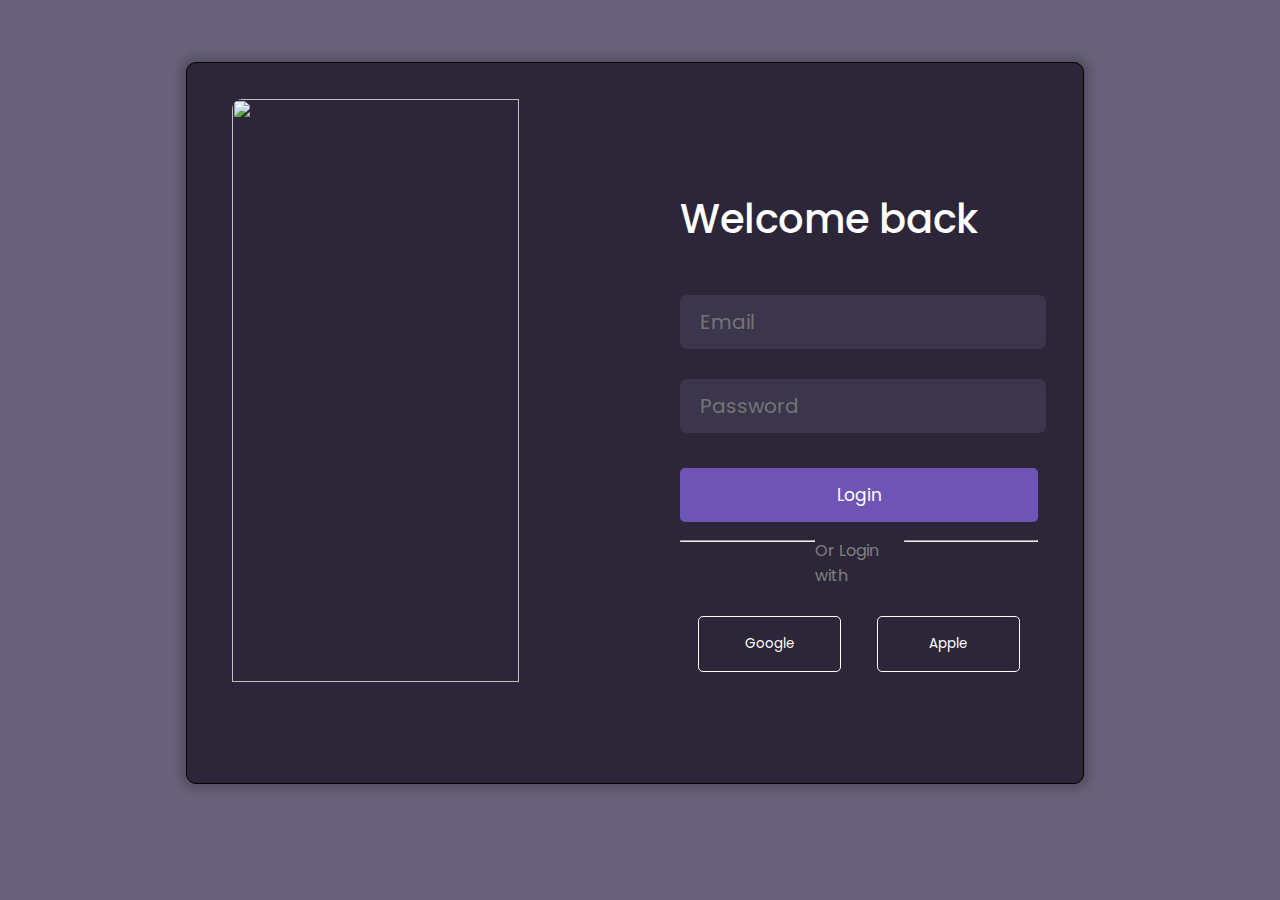
==== Login.html @ 6f909594 "Add files via upload" ====
<!DOCTYPE html>
<html lang="en">
<head>
    <meta charset="UTF-8">
    <meta name="viewport" content="width=device-width, initial-scale=1.0">
    <title>Login Page</title>
    <link rel="preconnect" href="https://fonts.googleapis.com">
<link rel="preconnect" href="https://fonts.gstatic.com" crossorigin>
<link href="https://fonts.googleapis.com/css2?family=Poppins:ital,wght@0,100;0,200;0,300;0,400;0,500;0,600;0,700;0,800;0,900;1,100;1,200;1,300;1,400;1,500;1,600;1,700;1,800;1,900&display=swap" rel="stylesheet">
</head>
<style>
    *
    {
        font-family: "Poppins", serif;
    }
    body
    {
        height: 98vh;
        width: 98vw;
        box-sizing: border-box;
        display: flex;
        justify-content: center;
        background-color: #676179;
        /* align-items: center; */
    }
    .container
    {
        width: 70vw;
        height: 80vh;
        margin-top: 6vh;
        border: solid black 1px;
        border-radius: 10px;
        display: flex;
        background-color: rgb(44, 38, 56);
        box-shadow: 0 0 10px 5px rgba(0, 0, 0, 0.2); /* Shadow all around */
    }
    #box1
    {
        width:50% ;
        /* border: solid black 1px; */
        
    }
    #box2
    {
        width:50% ;
        /* border: solid black 1px; */
        display: flex;
        flex-direction: column;
        align-items: center;
        justify-content: center;
    }
    #Create
    {
    font-family: "Poppins", serif;
    font-weight: 500;
    font-style: normal;
    font-size: 40px;
    position: relative;
    /* top: 5vh; */
    color: white;
    }
    #Already
    {
        font-family: "Poppins", serif;
    font-weight: 500;
    font-style: normal;
    font-size: 15px;
    color: grey;
    position: relative;
    margin-top: 3vh;
    /* right: 3.5vw; */
    }
    a
    {
        color: #8475AF;
    }
    .name
    {
        /* margin-left: 2vw; */
        margin-top: 4vh;
        /* border: solid red 1px; */
    }
    .namein
    {
        border-radius: 7px;
        outline: none;
        border: none;
        height: 40px;
        width: 44%;
        padding: 4px;
        padding-left: 20px;
        background-color: rgb(59,54,76);
        color: white;
        font-size: 20px;
        margin-bottom: 10px;
    }
    .namein:focus
    {
        outline:none;
        border: solid 1px rgb(140 125 183) ;
        
    }
    .namein:nth-child(1)
    {
        margin-right: 10px;
    }

    .emailin
    {
        border-radius: 7px;
        outline: none;
        border: none;
        height: 40px;
        width: 94.7%;
        /* width: 23.5vw; */
        padding: 7px;
        padding-left: 20px;
        background-color: rgb(59,54,76);
        color: white;
        font-size: 20px;
        margin-top: 20px;
        /* margin-left: 40px; */
        margin-bottom: 10px;
    }
    .emailin:focus
    {
        outline:none;
        border: solid 1px rgb(140 125 183) ; 
    }
    #terms
    {
        text-decoration: underline;
    }
    .check
    {
        display: flex;
    }
    #chin
    {
        margin-right: 10px;
        transform: scale(1.5);
    }
    .innerbox1
    {
        /* border: solid red 1px; */
        /* height: 80%; */
        height: max-content;
        width: 80%;
    }
    .check p
    {
        color: white;
    }
    .check a
    {
        margin-left: 10px;
    }
    .Createbtn
    {
    /* border: solid red 1px; */
    margin-top: 25px;
    }
    .Createbtn button
    {
        display: flex;
        width: 100%;
        justify-content: center;
        align-items: center;
        height: 6vh;
        font-size: 17px;
        background-color: #6e54b5;
        border: none;
        color: white;
        /* letter-spacing: 1px; */
        border-radius: 5px;
    }
    .seprate
    {
        display: flex;
    }
    .seprate p
    {
        color: grey;
        padding: 0;
        /* border: solid red 1px; */
    }
    .seprate hr
    {
        height: 0;
        margin-top: 5%;
        width: 150px;
    }
    .btns
    {
        display: flex;
        height: 80px;
        align-items: center;
        justify-content: space-around;
    }
    .btns button
    {
        width: 40%;
        height: 70%;
        background-color: transparent;
        color: white;
        border: white solid 1px;
        border-radius: 5px;
    }
    .btns button:hover
    {
        background-color: #6e54b5;
    }
    #box1
    {
        /* border: solid red 1px; */
        display: flex;
        align-items: center;
        justify-content: center;
    }
    #box1 img
    {
        /* border: solid black 1px; */
        border-radius: 10px;
        /* width: max-content; */
        width:80%;
        height: 90%;
        object-fit: cover;
        /* object-fit: contain; */
        /* object-fit: cover; */
    }
</style>
<body>
    <div class="container">
    <div id="box1">
        <img src="Create.png" alt="">
    </div>
    <div id="box2">
       <div class="innerbox1">
        <h1 id="Create">Welcome back</h1>
        <div class="email">
            <input type="email" name="" placeholder="Email" class="emailin" id="email">
        </div>
        <div class="pass">
            <input type="password" name="" placeholder="Password" class="emailin" id="pass">
            <!-- <button></button> -->
        </div>
        <div class="Createbtn">
            <button onclick="Login()">Login</button>
        </div>
        <div class="seprate">
            <hr id="hr1">
            <p>Or Login with</p>
            <hr id="hr2">
        </div>
        <div class="btns">
            <button>Google</button>
            <button>Apple</button>
        </div>
       </div>
    </div>
    </div>
</body>
<script>
    const Login=()=>{
        let email=(document.getElementById('email').value)
        let pass=(document.getElementById('pass').value)
        // console.log(email)
        // console.log(localStorage.getItem(email))
        if(pass.length<=2)
        {
            alert("Password too short")
            return;
        }
        else if(email.length<=2)
        {
            alert("Email too short")
            return;
        }
        else
        {
            const data=localStorage.getItem(email)
            if(data)
            {
                const user=JSON.parse(data)
                if(user.password==pass)
                {
                    localStorage.setItem('Current',email)
                    alert("Welcome Back, "+user.firstname)
                    window.location.href='home.html'
                }
                else
                alert("Invalid Credentials")

            }
        else
        {
            alert("User of this email doesn't exist")
        }
    }
    }
</script>
</html>
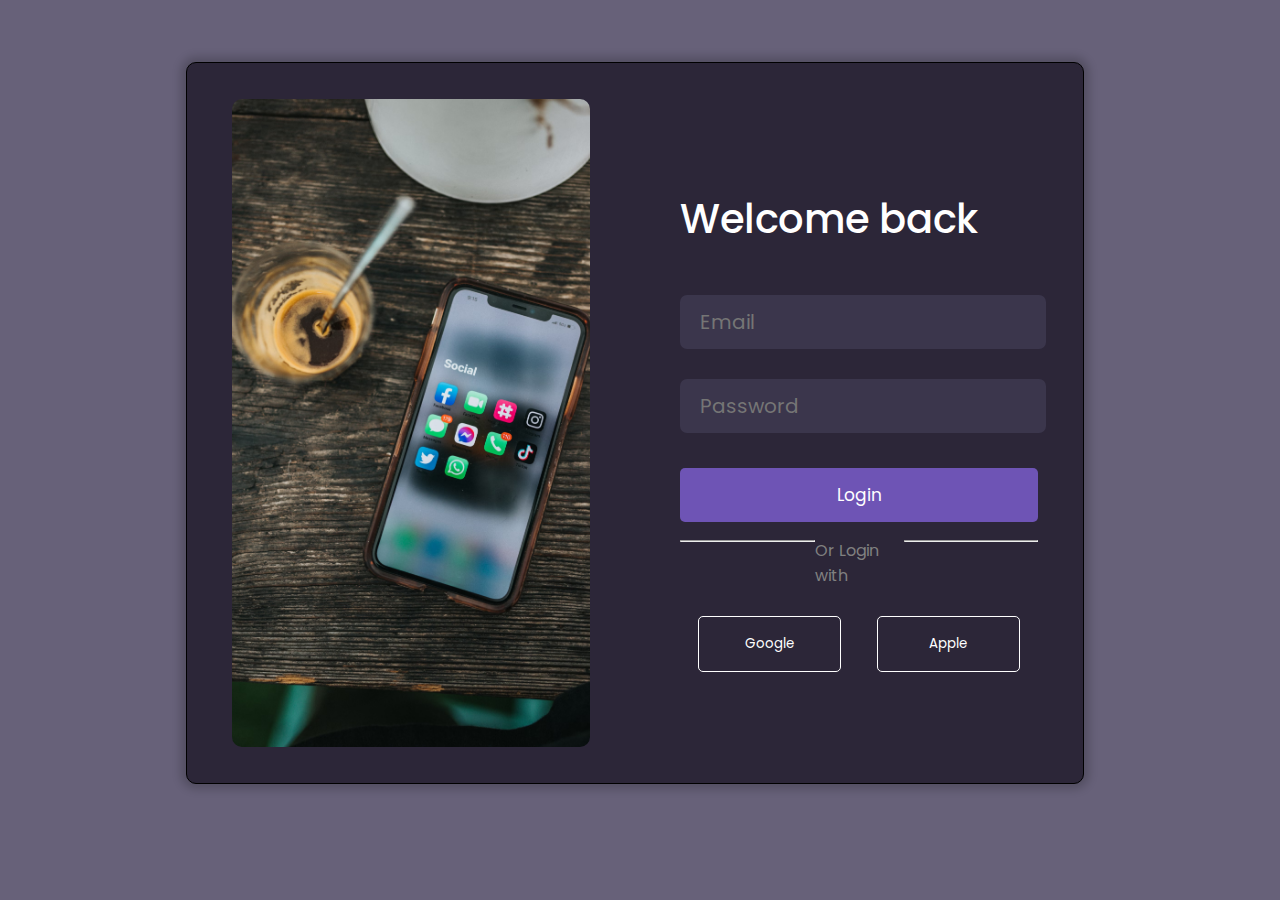
==== commit 161e1f7a: "Update Login.html" ====
--- a/Login.html
+++ b/Login.html
@@ -286,7 +286,7 @@
                 {
                     localStorage.setItem('Current',email)
                     alert("Welcome Back, "+user.firstname)
-                    window.location.href='home.html'
+                    window.location.href='Home.html'
                 }
                 else
                 alert("Invalid Credentials")
@@ -299,4 +299,4 @@
     }
     }
 </script>
-</html>+</html>
